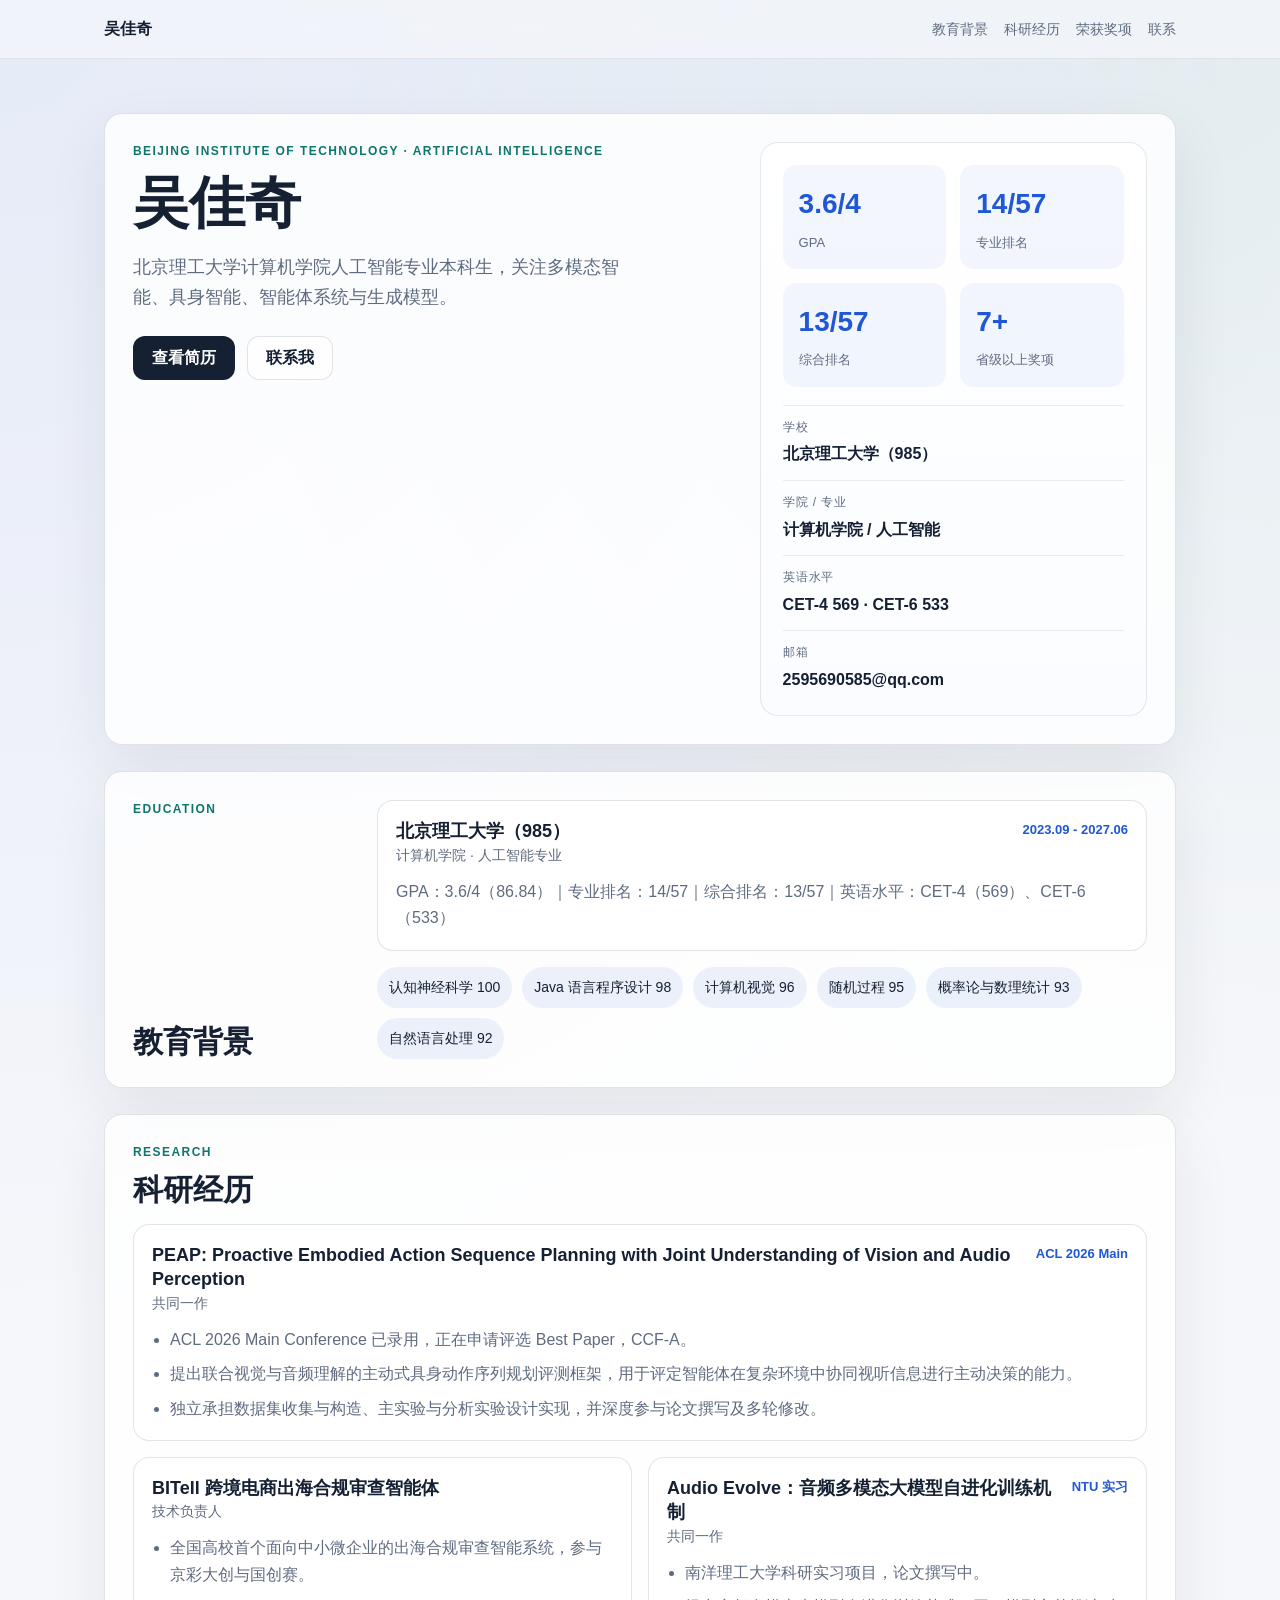
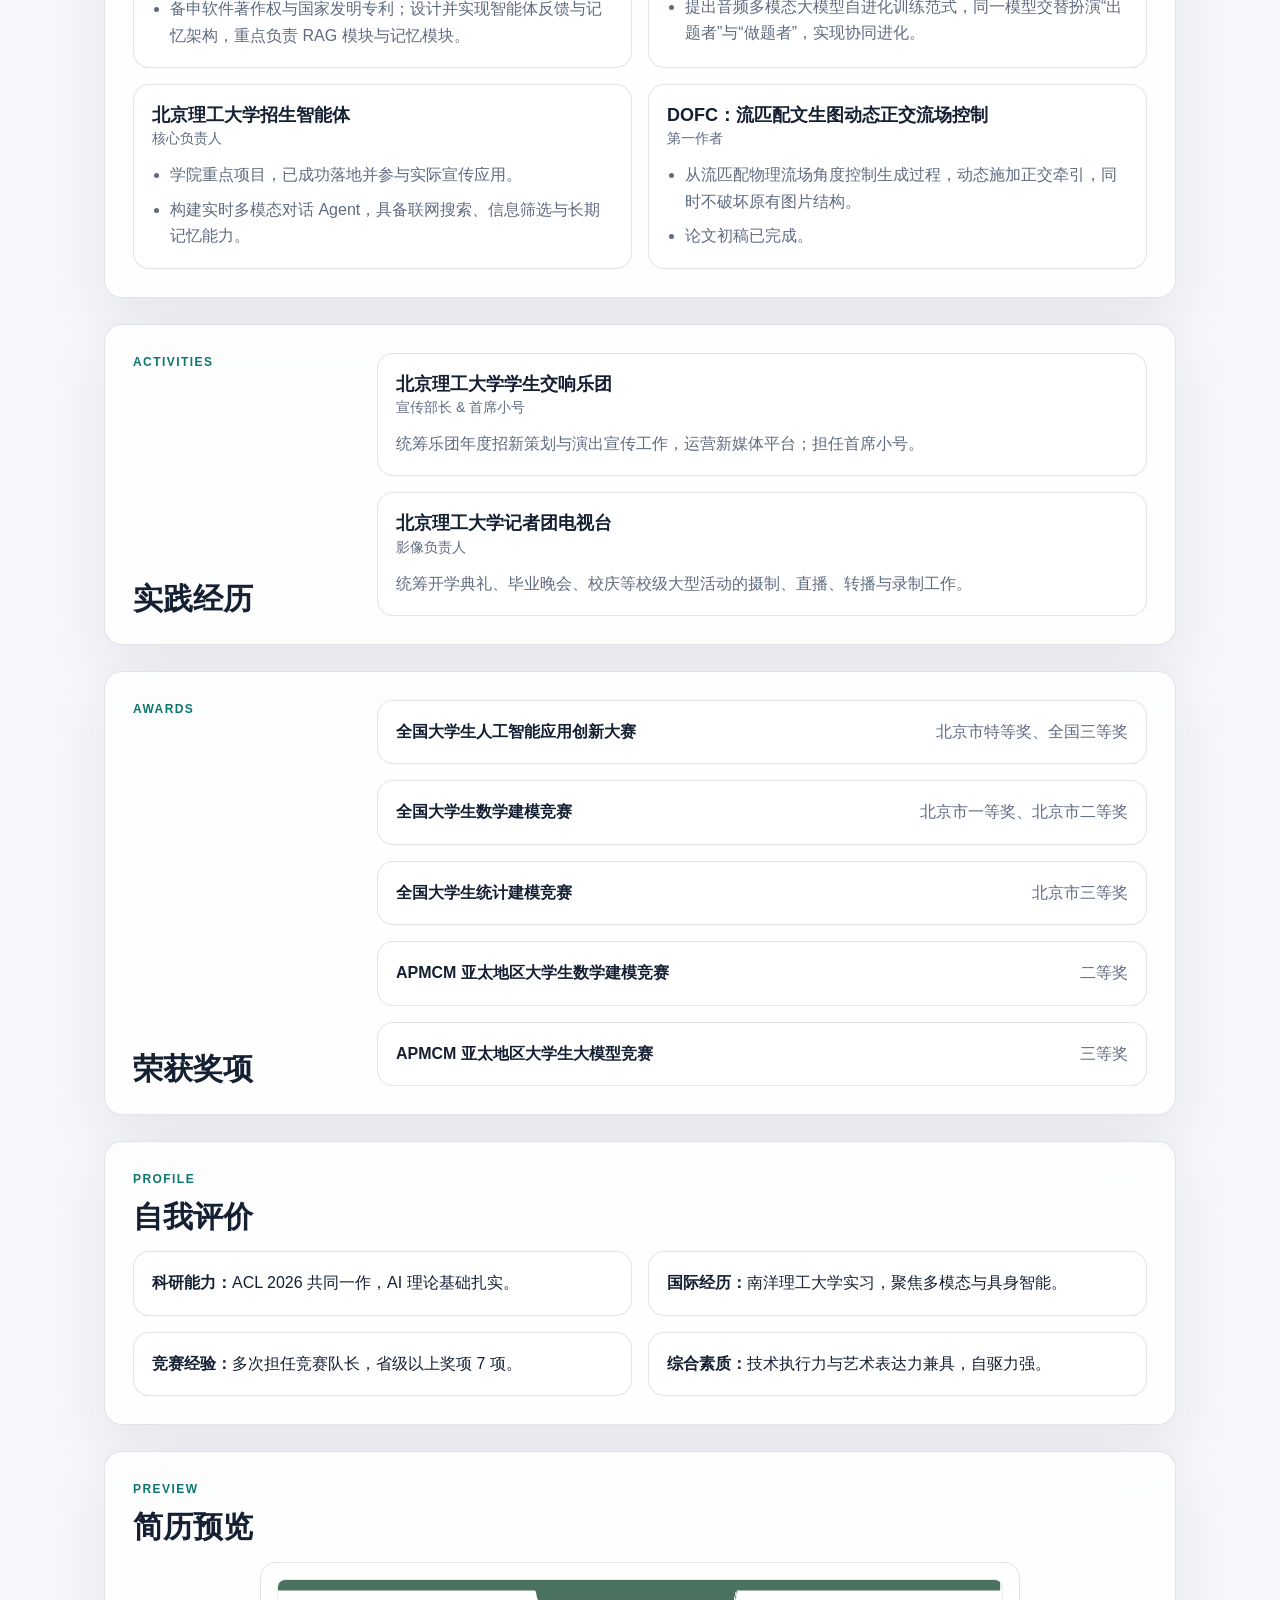
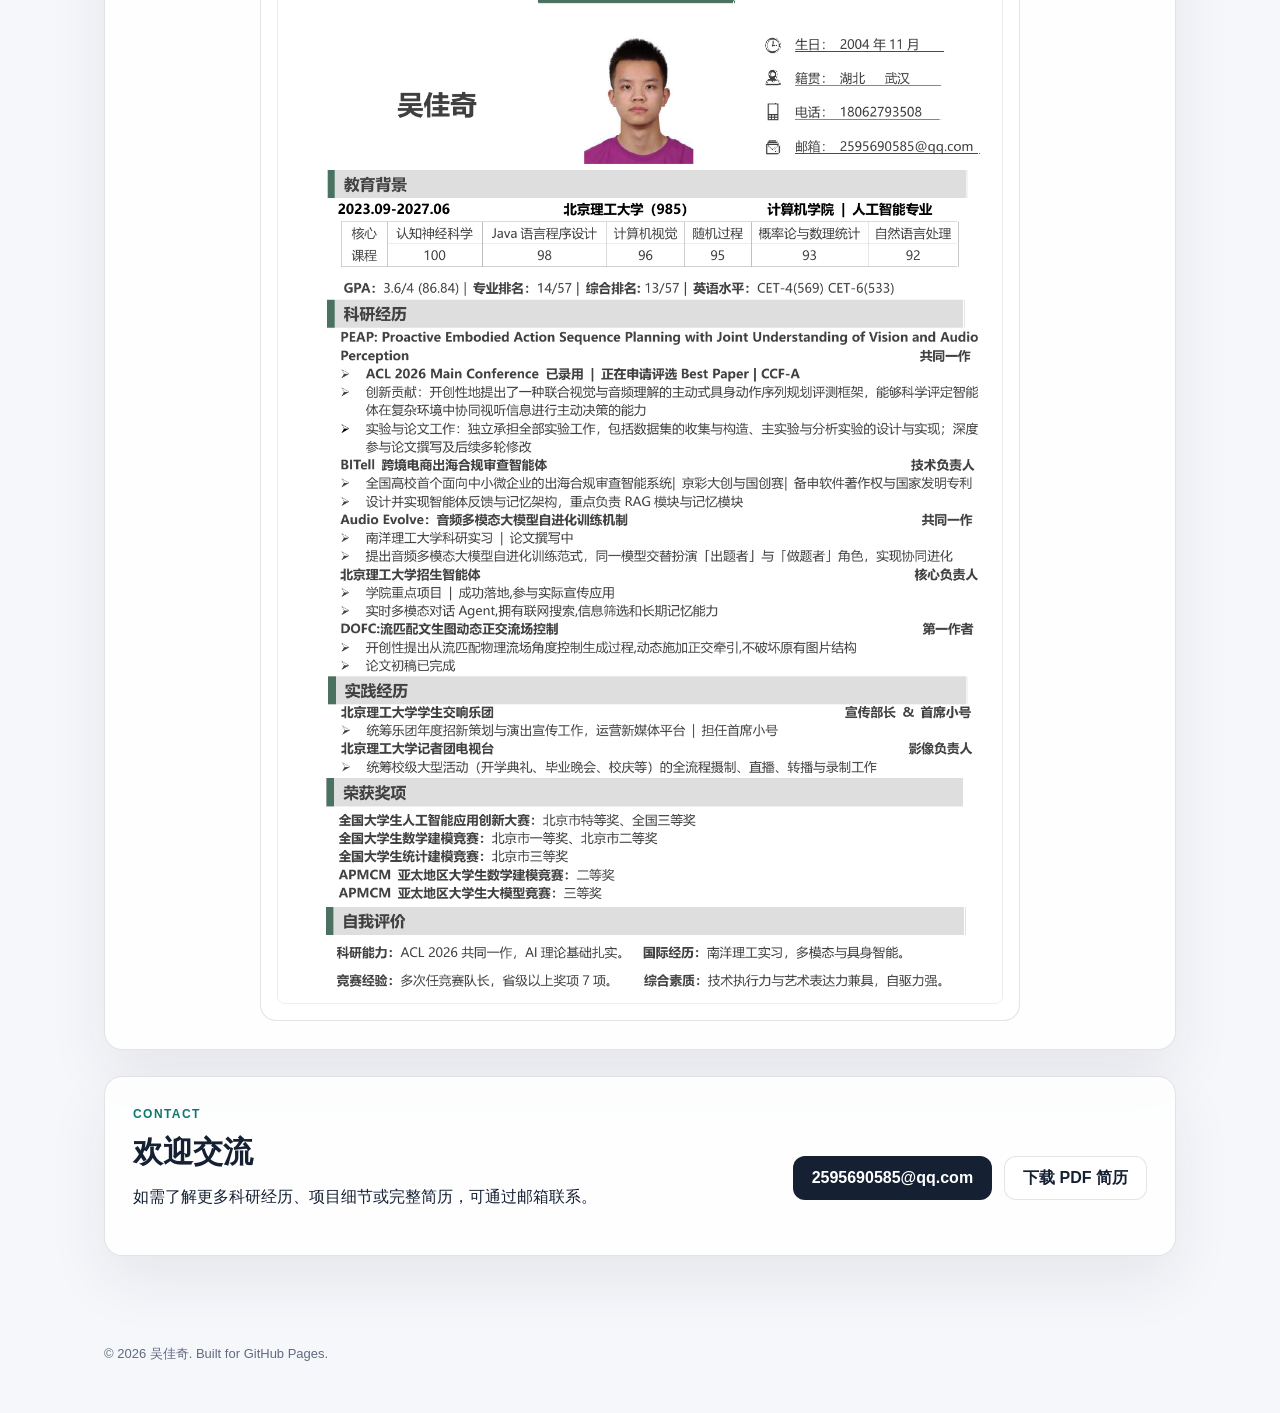
==== index.html @ 3c1b8ddd "Initial GitHub Pages site" ====
<!DOCTYPE html>
<html lang="zh-CN">
<head>
  <meta charset="UTF-8">
  <meta name="viewport" content="width=device-width, initial-scale=1.0">
  <meta name="description" content="吴佳奇，北京理工大学计算机学院人工智能专业本科生，研究方向包括多模态智能、具身智能与智能体系统。">
  <title>吴佳奇 | Personal Homepage</title>
  <link rel="stylesheet" href="styles.css">
</head>
<body>
  <header class="site-header">
    <nav class="nav">
      <a class="brand" href="#top" aria-label="吴佳奇主页">吴佳奇</a>
      <div class="nav-links" aria-label="页面导航">
        <a href="#education">教育背景</a>
        <a href="#research">科研经历</a>
        <a href="#awards">荣获奖项</a>
        <a href="#contact">联系</a>
      </div>
    </nav>
  </header>

  <main id="top">
    <section class="hero section">
      <div class="hero-copy">
        <p class="eyebrow">Beijing Institute of Technology · Artificial Intelligence</p>
        <h1>吴佳奇</h1>
        <p class="lead">
          北京理工大学计算机学院人工智能专业本科生，关注多模态智能、具身智能、智能体系统与生成模型。
        </p>
        <div class="hero-actions">
          <a class="button primary" href="assets/Wu-Jiaqi-CV.pdf" target="_blank" rel="noopener">查看简历</a>
          <a class="button secondary" href="mailto:2595690585@qq.com">联系我</a>
        </div>
      </div>

      <aside class="profile-panel" aria-label="个人概览">
        <div class="metric-grid">
          <div>
            <span class="metric">3.6/4</span>
            <span class="label">GPA</span>
          </div>
          <div>
            <span class="metric">14/57</span>
            <span class="label">专业排名</span>
          </div>
          <div>
            <span class="metric">13/57</span>
            <span class="label">综合排名</span>
          </div>
          <div>
            <span class="metric">7+</span>
            <span class="label">省级以上奖项</span>
          </div>
        </div>
        <dl class="quick-info">
          <div>
            <dt>学校</dt>
            <dd>北京理工大学（985）</dd>
          </div>
          <div>
            <dt>学院 / 专业</dt>
            <dd>计算机学院 / 人工智能</dd>
          </div>
          <div>
            <dt>英语水平</dt>
            <dd>CET-4 569 · CET-6 533</dd>
          </div>
          <div>
            <dt>邮箱</dt>
            <dd><a href="mailto:2595690585@qq.com">2595690585@qq.com</a></dd>
          </div>
        </dl>
      </aside>
    </section>

    <section id="education" class="section split">
      <div class="section-heading">
        <p class="eyebrow">Education</p>
        <h2>教育背景</h2>
      </div>
      <div class="section-content">
        <article class="timeline-item">
          <div class="item-head">
            <div>
              <h3>北京理工大学（985）</h3>
              <p>计算机学院 · 人工智能专业</p>
            </div>
            <span>2023.09 - 2027.06</span>
          </div>
          <p>
            GPA：3.6/4（86.84）｜专业排名：14/57｜综合排名：13/57｜英语水平：CET-4（569）、CET-6（533）
          </p>
        </article>
        <div class="course-list" aria-label="核心课程">
          <span>认知神经科学 100</span>
          <span>Java 语言程序设计 98</span>
          <span>计算机视觉 96</span>
          <span>随机过程 95</span>
          <span>概率论与数理统计 93</span>
          <span>自然语言处理 92</span>
        </div>
      </div>
    </section>

    <section id="research" class="section">
      <div class="section-heading wide">
        <p class="eyebrow">Research</p>
        <h2>科研经历</h2>
      </div>

      <div class="project-grid">
        <article class="project-card featured">
          <div class="item-head">
            <div>
              <h3>PEAP: Proactive Embodied Action Sequence Planning with Joint Understanding of Vision and Audio Perception</h3>
              <p>共同一作</p>
            </div>
            <span>ACL 2026 Main</span>
          </div>
          <ul>
            <li>ACL 2026 Main Conference 已录用，正在申请评选 Best Paper，CCF-A。</li>
            <li>提出联合视觉与音频理解的主动式具身动作序列规划评测框架，用于评定智能体在复杂环境中协同视听信息进行主动决策的能力。</li>
            <li>独立承担数据集收集与构造、主实验与分析实验设计实现，并深度参与论文撰写及多轮修改。</li>
          </ul>
        </article>

        <article class="project-card">
          <div class="item-head">
            <div>
              <h3>BITell 跨境电商出海合规审查智能体</h3>
              <p>技术负责人</p>
            </div>
          </div>
          <ul>
            <li>全国高校首个面向中小微企业的出海合规审查智能系统，参与京彩大创与国创赛。</li>
            <li>备申软件著作权与国家发明专利；设计并实现智能体反馈与记忆架构，重点负责 RAG 模块与记忆模块。</li>
          </ul>
        </article>

        <article class="project-card">
          <div class="item-head">
            <div>
              <h3>Audio Evolve：音频多模态大模型自进化训练机制</h3>
              <p>共同一作</p>
            </div>
            <span>NTU 实习</span>
          </div>
          <ul>
            <li>南洋理工大学科研实习项目，论文撰写中。</li>
            <li>提出音频多模态大模型自进化训练范式，同一模型交替扮演“出题者”与“做题者”，实现协同进化。</li>
          </ul>
        </article>

        <article class="project-card">
          <div class="item-head">
            <div>
              <h3>北京理工大学招生智能体</h3>
              <p>核心负责人</p>
            </div>
          </div>
          <ul>
            <li>学院重点项目，已成功落地并参与实际宣传应用。</li>
            <li>构建实时多模态对话 Agent，具备联网搜索、信息筛选与长期记忆能力。</li>
          </ul>
        </article>

        <article class="project-card">
          <div class="item-head">
            <div>
              <h3>DOFC：流匹配文生图动态正交流场控制</h3>
              <p>第一作者</p>
            </div>
          </div>
          <ul>
            <li>从流匹配物理流场角度控制生成过程，动态施加正交牵引，同时不破坏原有图片结构。</li>
            <li>论文初稿已完成。</li>
          </ul>
        </article>
      </div>
    </section>

    <section class="section split">
      <div class="section-heading">
        <p class="eyebrow">Activities</p>
        <h2>实践经历</h2>
      </div>
      <div class="experience-list">
        <article class="timeline-item">
          <div class="item-head">
            <div>
              <h3>北京理工大学学生交响乐团</h3>
              <p>宣传部长 & 首席小号</p>
            </div>
          </div>
          <p>统筹乐团年度招新策划与演出宣传工作，运营新媒体平台；担任首席小号。</p>
        </article>
        <article class="timeline-item">
          <div class="item-head">
            <div>
              <h3>北京理工大学记者团电视台</h3>
              <p>影像负责人</p>
            </div>
          </div>
          <p>统筹开学典礼、毕业晚会、校庆等校级大型活动的摄制、直播、转播与录制工作。</p>
        </article>
      </div>
    </section>

    <section id="awards" class="section split">
      <div class="section-heading">
        <p class="eyebrow">Awards</p>
        <h2>荣获奖项</h2>
      </div>
      <div class="award-list">
        <div class="award-item">
          <strong>全国大学生人工智能应用创新大赛</strong>
          <span>北京市特等奖、全国三等奖</span>
        </div>
        <div class="award-item">
          <strong>全国大学生数学建模竞赛</strong>
          <span>北京市一等奖、北京市二等奖</span>
        </div>
        <div class="award-item">
          <strong>全国大学生统计建模竞赛</strong>
          <span>北京市三等奖</span>
        </div>
        <div class="award-item">
          <strong>APMCM 亚太地区大学生数学建模竞赛</strong>
          <span>二等奖</span>
        </div>
        <div class="award-item">
          <strong>APMCM 亚太地区大学生大模型竞赛</strong>
          <span>三等奖</span>
        </div>
      </div>
    </section>

    <section class="section statement">
      <div>
        <p class="eyebrow">Profile</p>
        <h2>自我评价</h2>
      </div>
      <div class="statement-grid">
        <p><strong>科研能力：</strong>ACL 2026 共同一作，AI 理论基础扎实。</p>
        <p><strong>国际经历：</strong>南洋理工大学实习，聚焦多模态与具身智能。</p>
        <p><strong>竞赛经验：</strong>多次担任竞赛队长，省级以上奖项 7 项。</p>
        <p><strong>综合素质：</strong>技术执行力与艺术表达力兼具，自驱力强。</p>
      </div>
    </section>

    <section class="section resume-preview">
      <div class="section-heading wide">
        <p class="eyebrow">Preview</p>
        <h2>简历预览</h2>
      </div>
      <div class="preview-frame">
        <img src="assets/resume-preview.png" alt="吴佳奇简历第一页预览">
      </div>
    </section>

    <section id="contact" class="section contact-section">
      <div>
        <p class="eyebrow">Contact</p>
        <h2>欢迎交流</h2>
        <p>如需了解更多科研经历、项目细节或完整简历，可通过邮箱联系。</p>
      </div>
      <div class="contact-actions">
        <a class="button primary" href="mailto:2595690585@qq.com">2595690585@qq.com</a>
        <a class="button secondary" href="assets/Wu-Jiaqi-CV.pdf" target="_blank" rel="noopener">下载 PDF 简历</a>
      </div>
    </section>
  </main>

  <footer class="footer">
    <p>© 2026 吴佳奇. Built for GitHub Pages.</p>
  </footer>
</body>
</html>
---- styles.css ----
:root {
  color-scheme: light;
  --bg: #f6f7fb;
  --panel: rgba(255, 255, 255, 0.82);
  --panel-strong: #ffffff;
  --text: #152033;
  --muted: #5f6b80;
  --line: rgba(21, 32, 51, 0.12);
  --accent: #2057d5;
  --accent-2: #0f766e;
  --shadow: 0 24px 60px rgba(21, 32, 51, 0.08);
}

* {
  box-sizing: border-box;
}

html {
  scroll-behavior: smooth;
}

body {
  margin: 0;
  font-family: -apple-system, BlinkMacSystemFont, "Segoe UI", "PingFang SC", "Hiragino Sans GB", "Microsoft YaHei", sans-serif;
  background:
    radial-gradient(circle at top left, rgba(32, 87, 213, 0.08), transparent 28%),
    radial-gradient(circle at top right, rgba(15, 118, 110, 0.08), transparent 24%),
    var(--bg);
  color: var(--text);
  line-height: 1.65;
}

a {
  color: inherit;
  text-decoration: none;
}

a:hover {
  color: var(--accent);
}

.site-header {
  position: sticky;
  top: 0;
  z-index: 20;
  backdrop-filter: blur(16px);
  background: rgba(246, 247, 251, 0.7);
  border-bottom: 1px solid rgba(21, 32, 51, 0.08);
}

.nav {
  max-width: 1120px;
  margin: 0 auto;
  padding: 16px 24px;
  display: flex;
  align-items: center;
  justify-content: space-between;
  gap: 20px;
}

.brand {
  font-weight: 700;
  letter-spacing: 0;
  color: var(--text);
}

.nav-links {
  display: flex;
  flex-wrap: wrap;
  gap: 16px;
  color: var(--muted);
  font-size: 14px;
}

main {
  max-width: 1120px;
  margin: 0 auto;
  padding: 28px 24px 56px;
}

.section {
  margin-top: 26px;
  padding: 28px;
  border: 1px solid var(--line);
  border-radius: 18px;
  background: var(--panel);
  box-shadow: var(--shadow);
}

.hero {
  display: grid;
  grid-template-columns: 1.4fr 0.9fr;
  gap: 24px;
  align-items: stretch;
}

.hero-copy h1,
.section-heading h2,
.statement h2,
.contact-section h2 {
  margin: 0;
  line-height: 1.12;
}

.hero-copy h1 {
  font-size: 56px;
  letter-spacing: 0;
}

.eyebrow {
  margin: 0 0 10px;
  color: var(--accent-2);
  text-transform: uppercase;
  font-size: 12px;
  font-weight: 700;
  letter-spacing: 0.12em;
}

.lead {
  margin: 18px 0 0;
  font-size: 18px;
  color: var(--muted);
  max-width: 52ch;
}

.hero-actions,
.contact-actions {
  display: flex;
  flex-wrap: wrap;
  gap: 12px;
  margin-top: 24px;
}

.button {
  display: inline-flex;
  align-items: center;
  justify-content: center;
  min-height: 44px;
  padding: 0 18px;
  border-radius: 12px;
  border: 1px solid transparent;
  font-weight: 600;
  transition: transform 0.18s ease, border-color 0.18s ease, background 0.18s ease;
}

.button:hover {
  transform: translateY(-1px);
}

.button.primary {
  background: var(--text);
  color: white;
}

.button.secondary {
  background: rgba(255, 255, 255, 0.65);
  border-color: var(--line);
}

.profile-panel {
  padding: 22px;
  border-radius: 18px;
  background: linear-gradient(180deg, rgba(255, 255, 255, 0.92), rgba(250, 252, 255, 0.92));
  border: 1px solid rgba(21, 32, 51, 0.1);
}

.metric-grid {
  display: grid;
  grid-template-columns: repeat(2, minmax(0, 1fr));
  gap: 14px;
}

.metric-grid > div {
  padding: 16px;
  border-radius: 14px;
  background: rgba(32, 87, 213, 0.05);
}

.metric {
  display: block;
  font-size: 28px;
  font-weight: 700;
  color: var(--accent);
}

.label {
  display: block;
  margin-top: 4px;
  font-size: 13px;
  color: var(--muted);
}

.quick-info {
  margin: 18px 0 0;
  display: grid;
  gap: 12px;
}

.quick-info div {
  display: grid;
  gap: 4px;
  padding-top: 12px;
  border-top: 1px solid rgba(21, 32, 51, 0.08);
}

.quick-info dt {
  font-size: 12px;
  color: var(--muted);
  text-transform: uppercase;
  letter-spacing: 0.08em;
}

.quick-info dd {
  margin: 0;
  font-weight: 600;
}

.split {
  display: grid;
  grid-template-columns: 220px minmax(0, 1fr);
  gap: 24px;
}

.section-heading {
  display: flex;
  flex-direction: column;
  justify-content: space-between;
}

.section-heading h2,
.statement h2,
.contact-section h2 {
  font-size: 30px;
}

.section-heading.wide {
  margin-bottom: 18px;
}

.section-content,
.experience-list,
.award-list,
.statement-grid {
  display: grid;
  gap: 16px;
}

.timeline-item,
.project-card,
.award-item {
  background: var(--panel-strong);
  border: 1px solid var(--line);
  border-radius: 16px;
  padding: 18px;
}

.item-head {
  display: flex;
  justify-content: space-between;
  gap: 16px;
  align-items: start;
}

.item-head h3,
.item-head p {
  margin: 0;
}

.item-head h3 {
  font-size: 18px;
  line-height: 1.35;
}

.item-head p {
  color: var(--muted);
  font-size: 14px;
}

.item-head span {
  color: var(--accent);
  font-weight: 700;
  font-size: 13px;
  white-space: nowrap;
}

.timeline-item > p,
.project-card > ul {
  margin: 12px 0 0;
  color: var(--muted);
}

.project-grid {
  display: grid;
  grid-template-columns: repeat(2, minmax(0, 1fr));
  gap: 16px;
}

.project-card.featured {
  grid-column: 1 / -1;
}

.project-card ul {
  padding-left: 18px;
}

.project-card li + li {
  margin-top: 8px;
}

.course-list {
  display: flex;
  flex-wrap: wrap;
  gap: 10px;
}

.course-list span {
  padding: 9px 12px;
  border-radius: 999px;
  background: rgba(32, 87, 213, 0.08);
  color: var(--text);
  font-size: 14px;
}

.award-item {
  display: flex;
  justify-content: space-between;
  gap: 16px;
  align-items: center;
}

.award-item strong {
  font-size: 16px;
}

.award-item span {
  color: var(--muted);
  text-align: right;
}

.statement {
  display: grid;
  gap: 18px;
}

.statement-grid {
  grid-template-columns: repeat(2, minmax(0, 1fr));
}

.statement-grid p {
  margin: 0;
  padding: 18px;
  border-radius: 16px;
  background: var(--panel-strong);
  border: 1px solid var(--line);
}

.preview-frame {
  max-width: 760px;
  margin: 0 auto;
  padding: 16px;
  border: 1px solid var(--line);
  border-radius: 16px;
  background: #ffffff;
}

.preview-frame img {
  display: block;
  width: 100%;
  height: auto;
  border-radius: 8px;
  border: 1px solid rgba(21, 32, 51, 0.08);
}

.contact-section {
  display: flex;
  justify-content: space-between;
  gap: 24px;
  align-items: center;
}

.footer {
  max-width: 1120px;
  margin: 0 auto;
  padding: 18px 24px 36px;
  color: var(--muted);
  font-size: 13px;
}

@media (max-width: 920px) {
  .hero,
  .split,
  .contact-section {
    grid-template-columns: 1fr;
    display: grid;
  }

  .project-grid,
  .statement-grid {
    grid-template-columns: 1fr;
  }

  .hero-copy h1 {
    font-size: 44px;
  }

  .section-heading {
    gap: 8px;
  }
}

@media (max-width: 640px) {
  .nav,
  main,
  .footer {
    padding-left: 16px;
    padding-right: 16px;
  }

  .section {
    padding: 20px;
    border-radius: 16px;
  }

  .hero-copy h1 {
    font-size: 36px;
  }

  .metric-grid {
    grid-template-columns: 1fr 1fr;
  }

  .award-item,
  .item-head {
    flex-direction: column;
    align-items: flex-start;
  }
}
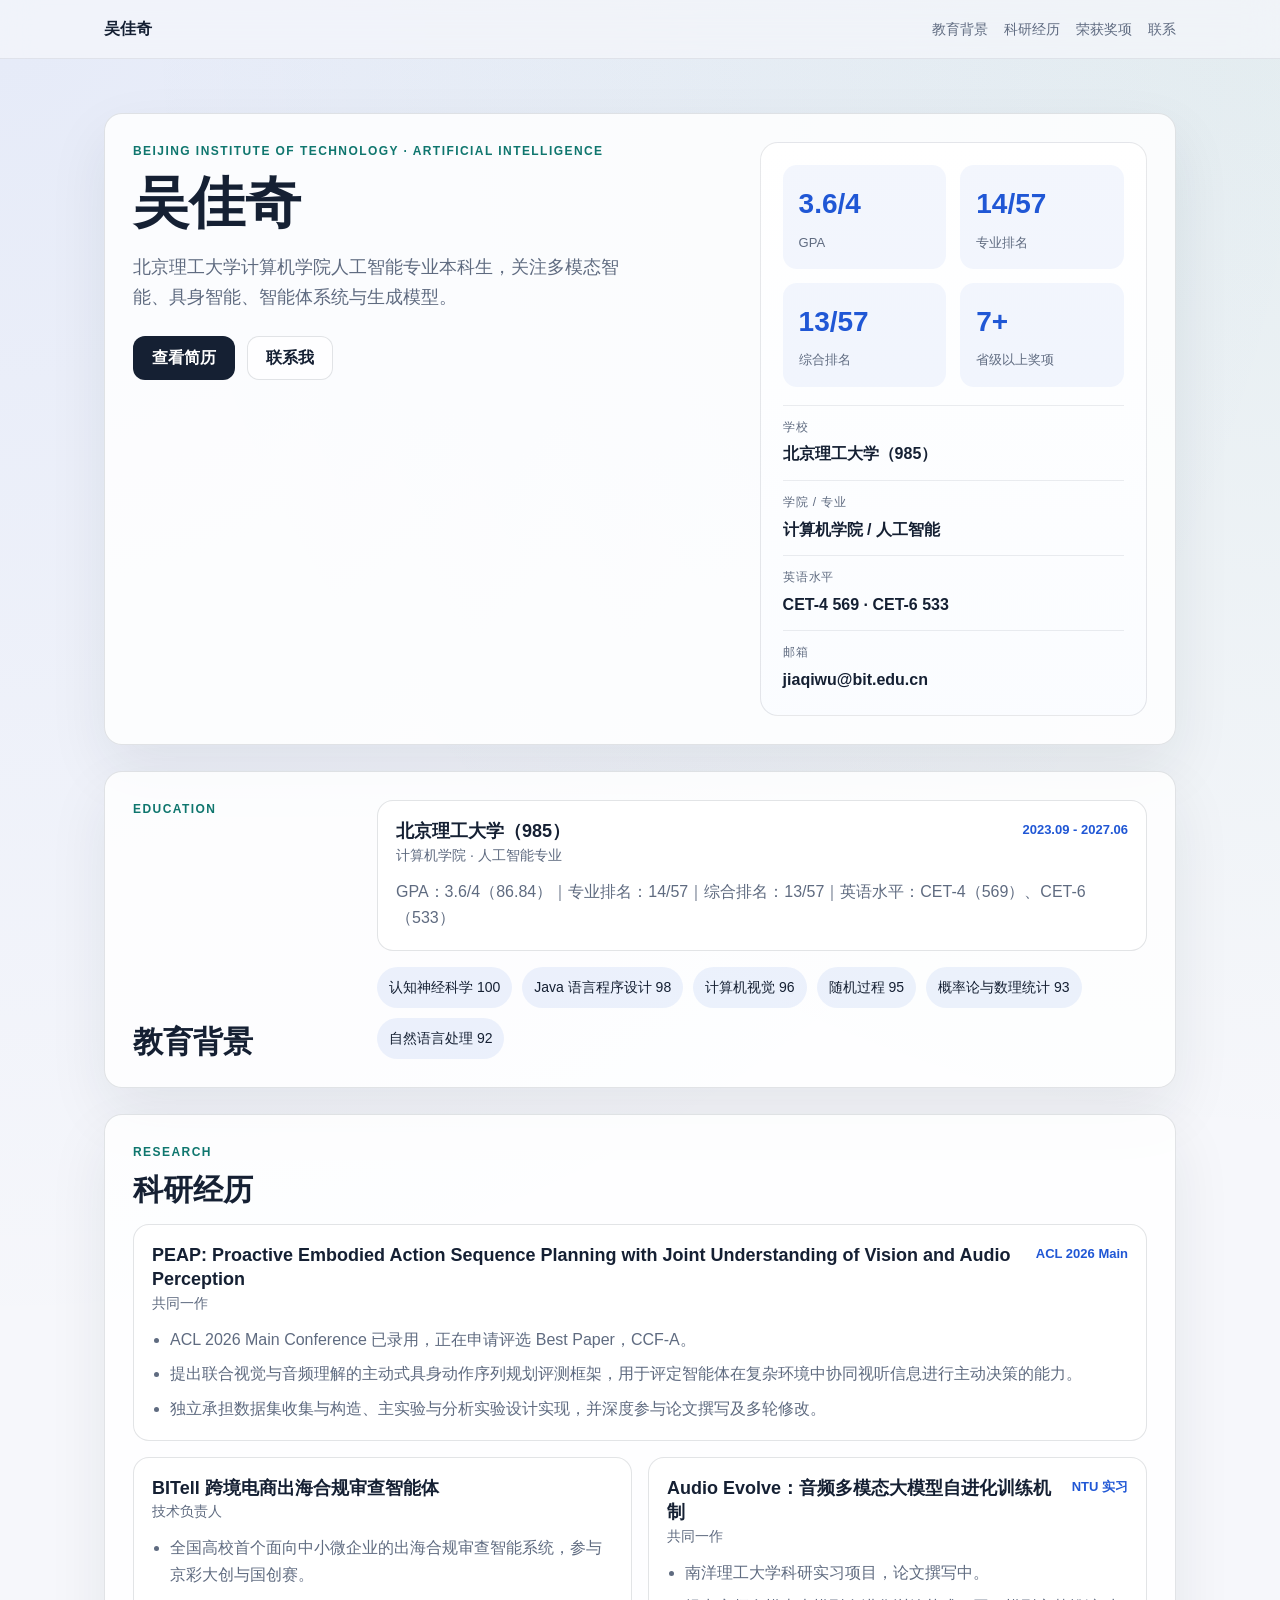
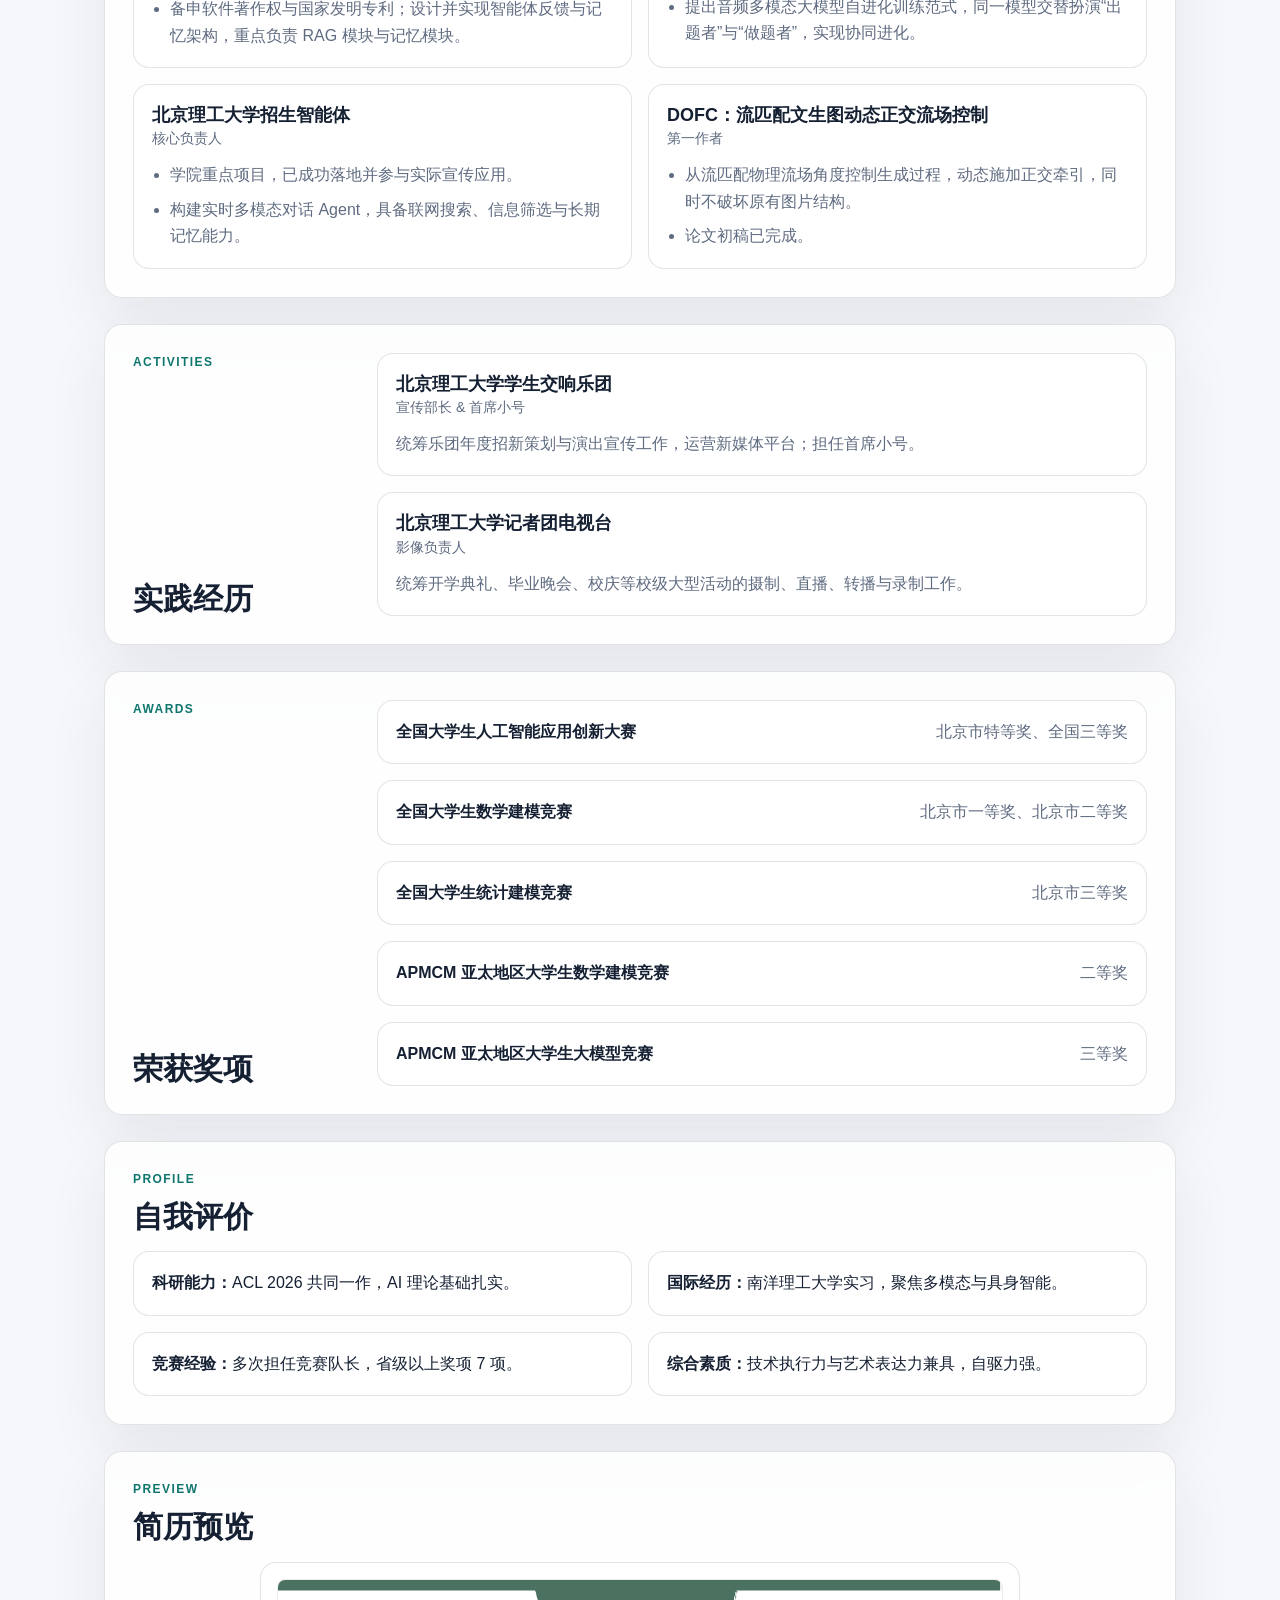
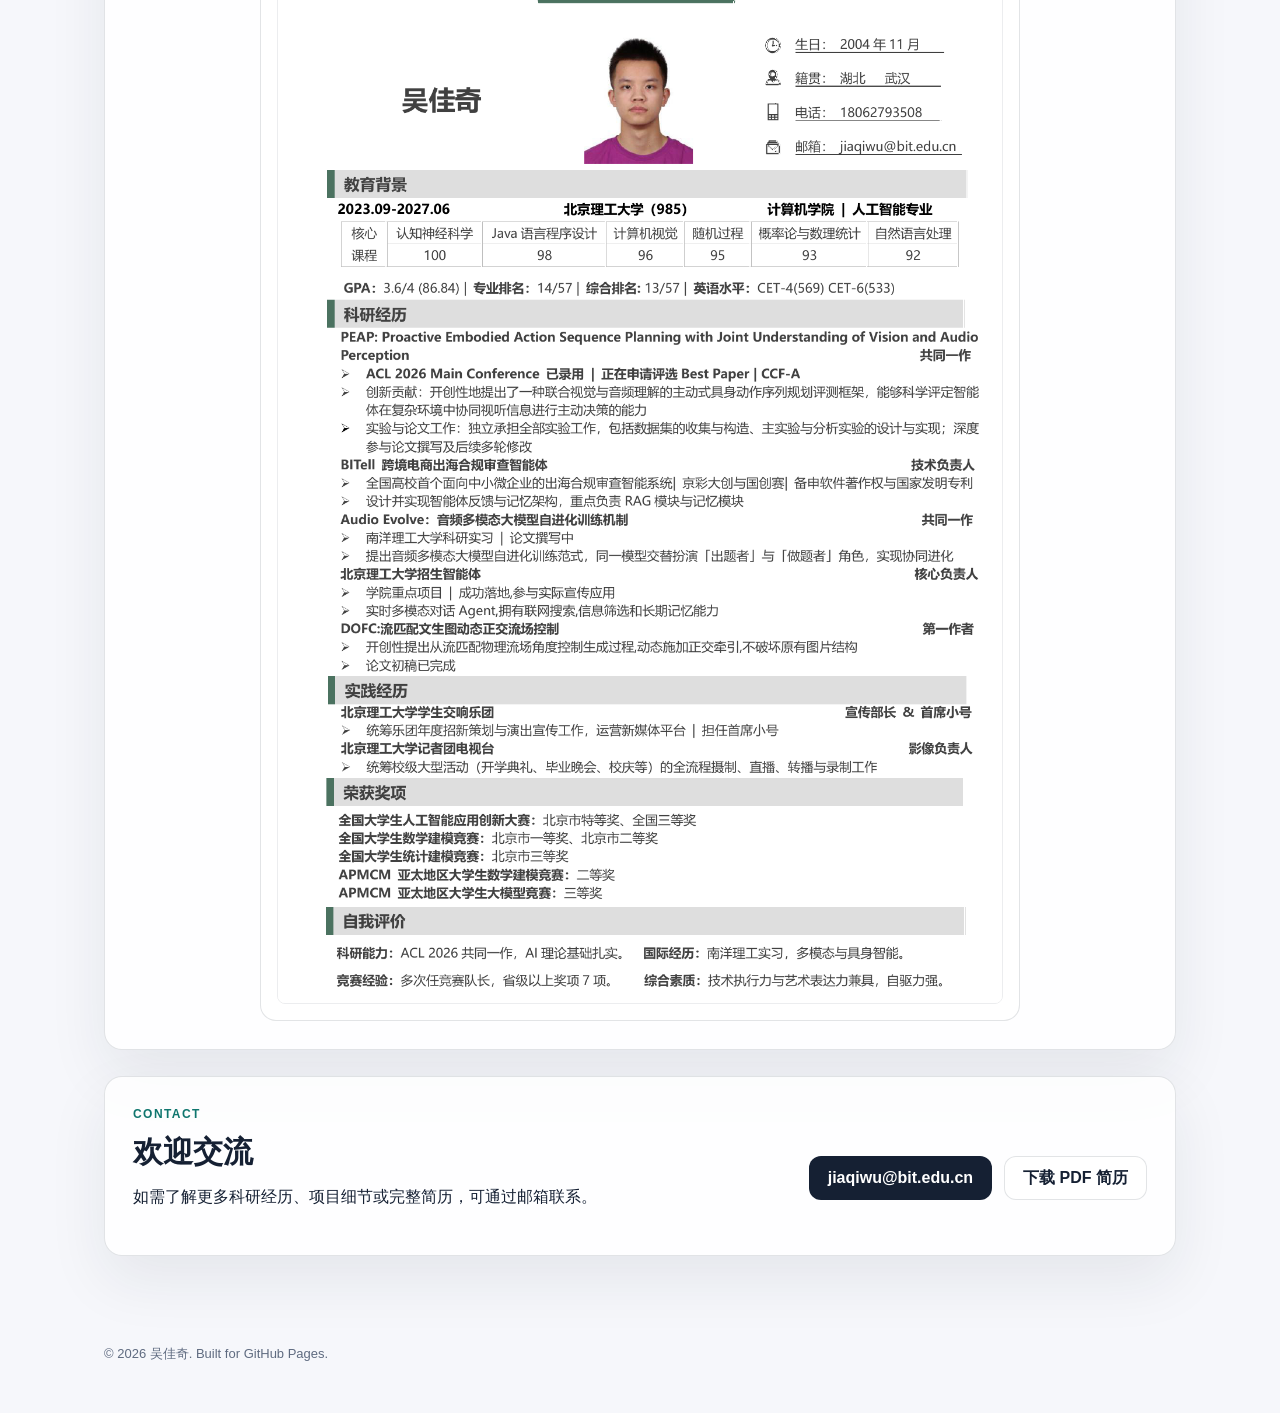
==== commit 1c4e5578: "Update resume and email" ====
--- a/index.html
+++ b/index.html
@@ -30,7 +30,7 @@
         </p>
         <div class="hero-actions">
           <a class="button primary" href="assets/Wu-Jiaqi-CV.pdf" target="_blank" rel="noopener">查看简历</a>
-          <a class="button secondary" href="mailto:2595690585@qq.com">联系我</a>
+          <a class="button secondary" href="mailto:jiaqiwu@bit.edu.cn">联系我</a>
         </div>
       </div>
 
@@ -68,7 +68,7 @@
           </div>
           <div>
             <dt>邮箱</dt>
-            <dd><a href="mailto:2595690585@qq.com">2595690585@qq.com</a></dd>
+            <dd><a href="mailto:jiaqiwu@bit.edu.cn">jiaqiwu@bit.edu.cn</a></dd>
           </div>
         </dl>
       </aside>
@@ -266,7 +266,7 @@
         <p>如需了解更多科研经历、项目细节或完整简历，可通过邮箱联系。</p>
       </div>
       <div class="contact-actions">
-        <a class="button primary" href="mailto:2595690585@qq.com">2595690585@qq.com</a>
+        <a class="button primary" href="mailto:jiaqiwu@bit.edu.cn">jiaqiwu@bit.edu.cn</a>
         <a class="button secondary" href="assets/Wu-Jiaqi-CV.pdf" target="_blank" rel="noopener">下载 PDF 简历</a>
       </div>
     </section>
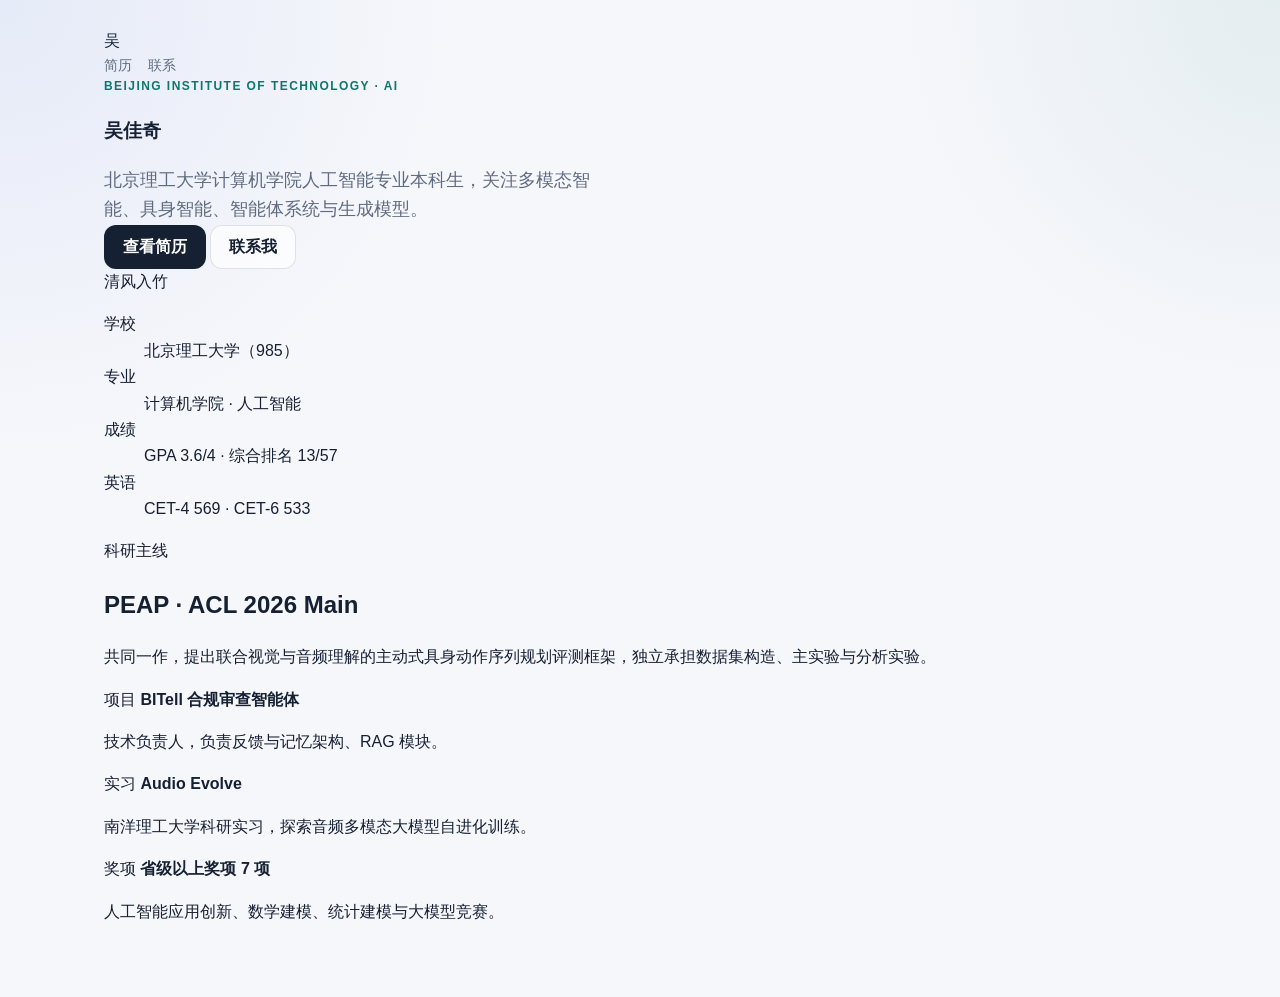
==== commit a4857a95: "Refresh homepage with white green Chinese aesthetic" ====
--- a/index.html
+++ b/index.html
@@ -3,277 +3,83 @@
 <head>
   <meta charset="UTF-8">
   <meta name="viewport" content="width=device-width, initial-scale=1.0">
-  <meta name="description" content="吴佳奇，北京理工大学计算机学院人工智能专业本科生，研究方向包括多模态智能、具身智能与智能体系统。">
+  <meta name="description" content="吴佳奇，北京理工大学计算机学院人工智能专业本科生，关注多模态智能、具身智能与智能体系统。">
   <title>吴佳奇 | Personal Homepage</title>
   <link rel="stylesheet" href="styles.css">
 </head>
 <body>
-  <header class="site-header">
-    <nav class="nav">
-      <a class="brand" href="#top" aria-label="吴佳奇主页">吴佳奇</a>
-      <div class="nav-links" aria-label="页面导航">
-        <a href="#education">教育背景</a>
-        <a href="#research">科研经历</a>
-        <a href="#awards">荣获奖项</a>
-        <a href="#contact">联系</a>
-      </div>
-    </nav>
-  </header>
+  <main class="home-shell">
+    <section class="hero-card" aria-label="个人主页">
+      <nav class="topbar" aria-label="页面导航">
+        <a class="seal" href="index.html" aria-label="吴佳奇主页">吴</a>
+        <div class="nav-links">
+          <a href="assets/Wu-Jiaqi-CV.pdf" target="_blank" rel="noopener">简历</a>
+          <a href="contact.html">联系</a>
+        </div>
+      </nav>
 
-  <main id="top">
-    <section class="hero section">
-      <div class="hero-copy">
-        <p class="eyebrow">Beijing Institute of Technology · Artificial Intelligence</p>
-        <h1>吴佳奇</h1>
-        <p class="lead">
-          北京理工大学计算机学院人工智能专业本科生，关注多模态智能、具身智能、智能体系统与生成模型。
-        </p>
-        <div class="hero-actions">
-          <a class="button primary" href="assets/Wu-Jiaqi-CV.pdf" target="_blank" rel="noopener">查看简历</a>
-          <a class="button secondary" href="mailto:jiaqiwu@bit.edu.cn">联系我</a>
-        </div>
+      <div class="hero-grid">
+        <section class="intro">
+          <p class="eyebrow">Beijing Institute of Technology · AI</p>
+          <h1>吴佳奇</h1>
+          <p class="lead">
+            北京理工大学计算机学院人工智能专业本科生，关注多模态智能、具身智能、智能体系统与生成模型。
+          </p>
+          <div class="action-row">
+            <a class="button primary" href="assets/Wu-Jiaqi-CV.pdf" target="_blank" rel="noopener">查看简历</a>
+            <a class="button secondary" href="contact.html">联系我</a>
+          </div>
+        </section>
+
+        <aside class="ink-panel" aria-label="个人概览">
+          <div class="brush-title">清风入竹</div>
+          <dl class="profile-list">
+            <div>
+              <dt>学校</dt>
+              <dd>北京理工大学（985）</dd>
+            </div>
+            <div>
+              <dt>专业</dt>
+              <dd>计算机学院 · 人工智能</dd>
+            </div>
+            <div>
+              <dt>成绩</dt>
+              <dd>GPA 3.6/4 · 综合排名 13/57</dd>
+            </div>
+            <div>
+              <dt>英语</dt>
+              <dd>CET-4 569 · CET-6 533</dd>
+            </div>
+          </dl>
+        </aside>
       </div>
 
-      <aside class="profile-panel" aria-label="个人概览">
-        <div class="metric-grid">
-          <div>
-            <span class="metric">3.6/4</span>
-            <span class="label">GPA</span>
-          </div>
-          <div>
-            <span class="metric">14/57</span>
-            <span class="label">专业排名</span>
-          </div>
-          <div>
-            <span class="metric">13/57</span>
-            <span class="label">综合排名</span>
-          </div>
-          <div>
-            <span class="metric">7+</span>
-            <span class="label">省级以上奖项</span>
-          </div>
-        </div>
-        <dl class="quick-info">
-          <div>
-            <dt>学校</dt>
-            <dd>北京理工大学（985）</dd>
-          </div>
-          <div>
-            <dt>学院 / 专业</dt>
-            <dd>计算机学院 / 人工智能</dd>
-          </div>
-          <div>
-            <dt>英语水平</dt>
-            <dd>CET-4 569 · CET-6 533</dd>
-          </div>
-          <div>
-            <dt>邮箱</dt>
-            <dd><a href="mailto:jiaqiwu@bit.edu.cn">jiaqiwu@bit.edu.cn</a></dd>
-          </div>
-        </dl>
-      </aside>
-    </section>
-
-    <section id="education" class="section split">
-      <div class="section-heading">
-        <p class="eyebrow">Education</p>
-        <h2>教育背景</h2>
-      </div>
-      <div class="section-content">
-        <article class="timeline-item">
-          <div class="item-head">
-            <div>
-              <h3>北京理工大学（985）</h3>
-              <p>计算机学院 · 人工智能专业</p>
-            </div>
-            <span>2023.09 - 2027.06</span>
-          </div>
-          <p>
-            GPA：3.6/4（86.84）｜专业排名：14/57｜综合排名：13/57｜英语水平：CET-4（569）、CET-6（533）
-          </p>
-        </article>
-        <div class="course-list" aria-label="核心课程">
-          <span>认知神经科学 100</span>
-          <span>Java 语言程序设计 98</span>
-          <span>计算机视觉 96</span>
-          <span>随机过程 95</span>
-          <span>概率论与数理统计 93</span>
-          <span>自然语言处理 92</span>
-        </div>
-      </div>
-    </section>
-
-    <section id="research" class="section">
-      <div class="section-heading wide">
-        <p class="eyebrow">Research</p>
-        <h2>科研经历</h2>
-      </div>
-
-      <div class="project-grid">
-        <article class="project-card featured">
-          <div class="item-head">
-            <div>
-              <h3>PEAP: Proactive Embodied Action Sequence Planning with Joint Understanding of Vision and Audio Perception</h3>
-              <p>共同一作</p>
-            </div>
-            <span>ACL 2026 Main</span>
-          </div>
-          <ul>
-            <li>ACL 2026 Main Conference 已录用，正在申请评选 Best Paper，CCF-A。</li>
-            <li>提出联合视觉与音频理解的主动式具身动作序列规划评测框架，用于评定智能体在复杂环境中协同视听信息进行主动决策的能力。</li>
-            <li>独立承担数据集收集与构造、主实验与分析实验设计实现，并深度参与论文撰写及多轮修改。</li>
-          </ul>
+      <section class="content-band" aria-label="经历摘要">
+        <article class="spotlight">
+          <span class="tag">科研主线</span>
+          <h2>PEAP · ACL 2026 Main</h2>
+          <p>共同一作，提出联合视觉与音频理解的主动式具身动作序列规划评测框架，独立承担数据集构造、主实验与分析实验。</p>
         </article>
 
-        <article class="project-card">
-          <div class="item-head">
-            <div>
-              <h3>BITell 跨境电商出海合规审查智能体</h3>
-              <p>技术负责人</p>
-            </div>
-          </div>
-          <ul>
-            <li>全国高校首个面向中小微企业的出海合规审查智能系统，参与京彩大创与国创赛。</li>
-            <li>备申软件著作权与国家发明专利；设计并实现智能体反馈与记忆架构，重点负责 RAG 模块与记忆模块。</li>
-          </ul>
-        </article>
-
-        <article class="project-card">
-          <div class="item-head">
-            <div>
-              <h3>Audio Evolve：音频多模态大模型自进化训练机制</h3>
-              <p>共同一作</p>
-            </div>
-            <span>NTU 实习</span>
-          </div>
-          <ul>
-            <li>南洋理工大学科研实习项目，论文撰写中。</li>
-            <li>提出音频多模态大模型自进化训练范式，同一模型交替扮演“出题者”与“做题者”，实现协同进化。</li>
-          </ul>
-        </article>
-
-        <article class="project-card">
-          <div class="item-head">
-            <div>
-              <h3>北京理工大学招生智能体</h3>
-              <p>核心负责人</p>
-            </div>
-          </div>
-          <ul>
-            <li>学院重点项目，已成功落地并参与实际宣传应用。</li>
-            <li>构建实时多模态对话 Agent，具备联网搜索、信息筛选与长期记忆能力。</li>
-          </ul>
-        </article>
-
-        <article class="project-card">
-          <div class="item-head">
-            <div>
-              <h3>DOFC：流匹配文生图动态正交流场控制</h3>
-              <p>第一作者</p>
-            </div>
-          </div>
-          <ul>
-            <li>从流匹配物理流场角度控制生成过程，动态施加正交牵引，同时不破坏原有图片结构。</li>
-            <li>论文初稿已完成。</li>
-          </ul>
-        </article>
-      </div>
-    </section>
-
-    <section class="section split">
-      <div class="section-heading">
-        <p class="eyebrow">Activities</p>
-        <h2>实践经历</h2>
-      </div>
-      <div class="experience-list">
-        <article class="timeline-item">
-          <div class="item-head">
-            <div>
-              <h3>北京理工大学学生交响乐团</h3>
-              <p>宣传部长 & 首席小号</p>
-            </div>
-          </div>
-          <p>统筹乐团年度招新策划与演出宣传工作，运营新媒体平台；担任首席小号。</p>
-        </article>
-        <article class="timeline-item">
-          <div class="item-head">
-            <div>
-              <h3>北京理工大学记者团电视台</h3>
-              <p>影像负责人</p>
-            </div>
-          </div>
-          <p>统筹开学典礼、毕业晚会、校庆等校级大型活动的摄制、直播、转播与录制工作。</p>
-        </article>
-      </div>
-    </section>
-
-    <section id="awards" class="section split">
-      <div class="section-heading">
-        <p class="eyebrow">Awards</p>
-        <h2>荣获奖项</h2>
-      </div>
-      <div class="award-list">
-        <div class="award-item">
-          <strong>全国大学生人工智能应用创新大赛</strong>
-          <span>北京市特等奖、全国三等奖</span>
+        <div class="mini-grid">
+          <article>
+            <span>项目</span>
+            <strong>BITell 合规审查智能体</strong>
+            <p>技术负责人，负责反馈与记忆架构、RAG 模块。</p>
+          </article>
+          <article>
+            <span>实习</span>
+            <strong>Audio Evolve</strong>
+            <p>南洋理工大学科研实习，探索音频多模态大模型自进化训练。</p>
+          </article>
+          <article>
+            <span>奖项</span>
+            <strong>省级以上奖项 7 项</strong>
+            <p>人工智能应用创新、数学建模、统计建模与大模型竞赛。</p>
+          </article>
         </div>
-        <div class="award-item">
-          <strong>全国大学生数学建模竞赛</strong>
-          <span>北京市一等奖、北京市二等奖</span>
-        </div>
-        <div class="award-item">
-          <strong>全国大学生统计建模竞赛</strong>
-          <span>北京市三等奖</span>
-        </div>
-        <div class="award-item">
-          <strong>APMCM 亚太地区大学生数学建模竞赛</strong>
-          <span>二等奖</span>
-        </div>
-        <div class="award-item">
-          <strong>APMCM 亚太地区大学生大模型竞赛</strong>
-          <span>三等奖</span>
-        </div>
-      </div>
-    </section>
-
-    <section class="section statement">
-      <div>
-        <p class="eyebrow">Profile</p>
-        <h2>自我评价</h2>
-      </div>
-      <div class="statement-grid">
-        <p><strong>科研能力：</strong>ACL 2026 共同一作，AI 理论基础扎实。</p>
-        <p><strong>国际经历：</strong>南洋理工大学实习，聚焦多模态与具身智能。</p>
-        <p><strong>竞赛经验：</strong>多次担任竞赛队长，省级以上奖项 7 项。</p>
-        <p><strong>综合素质：</strong>技术执行力与艺术表达力兼具，自驱力强。</p>
-      </div>
-    </section>
-
-    <section class="section resume-preview">
-      <div class="section-heading wide">
-        <p class="eyebrow">Preview</p>
-        <h2>简历预览</h2>
-      </div>
-      <div class="preview-frame">
-        <img src="assets/resume-preview.png" alt="吴佳奇简历第一页预览">
-      </div>
-    </section>
-
-    <section id="contact" class="section contact-section">
-      <div>
-        <p class="eyebrow">Contact</p>
-        <h2>欢迎交流</h2>
-        <p>如需了解更多科研经历、项目细节或完整简历，可通过邮箱联系。</p>
-      </div>
-      <div class="contact-actions">
-        <a class="button primary" href="mailto:jiaqiwu@bit.edu.cn">jiaqiwu@bit.edu.cn</a>
-        <a class="button secondary" href="assets/Wu-Jiaqi-CV.pdf" target="_blank" rel="noopener">下载 PDF 简历</a>
-      </div>
+      </section>
     </section>
   </main>
-
-  <footer class="footer">
-    <p>© 2026 吴佳奇. Built for GitHub Pages.</p>
-  </footer>
 </body>
 </html>
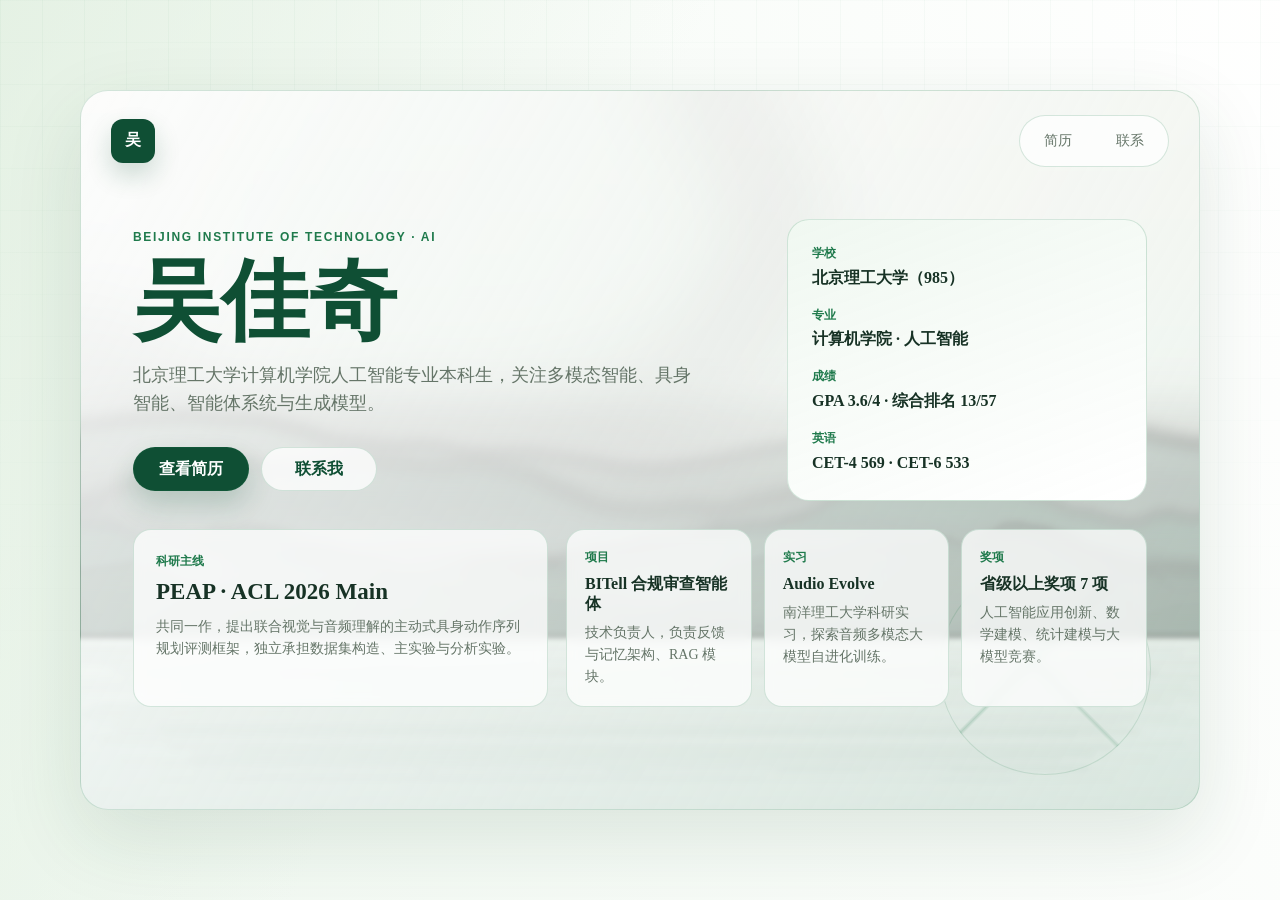
==== commit 72ef8fda: "Remove bamboo title from homepage" ====
--- a/index.html
+++ b/index.html
@@ -32,7 +32,6 @@
         </section>
 
         <aside class="ink-panel" aria-label="个人概览">
-          <div class="brush-title">清风入竹</div>
           <dl class="profile-list">
             <div>
               <dt>学校</dt>
--- a/styles.css
+++ b/styles.css
@@ -1,33 +1,47 @@
 :root {
   color-scheme: light;
-  --bg: #f6f7fb;
-  --panel: rgba(255, 255, 255, 0.82);
-  --panel-strong: #ffffff;
-  --text: #152033;
-  --muted: #5f6b80;
-  --line: rgba(21, 32, 51, 0.12);
-  --accent: #2057d5;
-  --accent-2: #0f766e;
-  --shadow: 0 24px 60px rgba(21, 32, 51, 0.08);
+  --paper: #fbfdf8;
+  --white: #ffffff;
+  --jade: #1f7a4c;
+  --jade-deep: #0f4f34;
+  --bamboo: #dfeede;
+  --mist: #eef7ef;
+  --ink: #173225;
+  --muted: #657568;
+  --line: rgba(31, 122, 76, 0.18);
+  --shadow: 0 28px 80px rgba(24, 72, 45, 0.12);
 }
 
 * {
   box-sizing: border-box;
 }
 
-html {
-  scroll-behavior: smooth;
+html,
+body {
+  min-height: 100%;
 }
 
 body {
   margin: 0;
-  font-family: -apple-system, BlinkMacSystemFont, "Segoe UI", "PingFang SC", "Hiragino Sans GB", "Microsoft YaHei", sans-serif;
+  font-family: "Noto Serif SC", "Songti SC", "STSong", "SimSun", "PingFang SC", "Microsoft YaHei", serif;
+  color: var(--ink);
   background:
-    radial-gradient(circle at top left, rgba(32, 87, 213, 0.08), transparent 28%),
-    radial-gradient(circle at top right, rgba(15, 118, 110, 0.08), transparent 24%),
-    var(--bg);
-  color: var(--text);
-  line-height: 1.65;
+    linear-gradient(115deg, rgba(223, 238, 222, 0.72), transparent 42%),
+    linear-gradient(245deg, rgba(255, 255, 255, 0.92), rgba(238, 247, 239, 0.84)),
+    var(--paper);
+  line-height: 1.56;
+}
+
+body::before {
+  content: "";
+  position: fixed;
+  inset: 0;
+  pointer-events: none;
+  background-image:
+    linear-gradient(90deg, rgba(31, 122, 76, 0.06) 1px, transparent 1px),
+    linear-gradient(rgba(31, 122, 76, 0.04) 1px, transparent 1px);
+  background-size: 42px 42px;
+  mask-image: linear-gradient(to bottom, rgba(0, 0, 0, 0.55), transparent 78%);
 }
 
 a {
@@ -35,403 +49,429 @@
   text-decoration: none;
 }
 
-a:hover {
-  color: var(--accent);
-}
-
-.site-header {
-  position: sticky;
-  top: 0;
-  z-index: 20;
-  backdrop-filter: blur(16px);
-  background: rgba(246, 247, 251, 0.7);
-  border-bottom: 1px solid rgba(21, 32, 51, 0.08);
-}
-
-.nav {
-  max-width: 1120px;
-  margin: 0 auto;
-  padding: 16px 24px;
+.home-shell,
+.contact-shell {
+  min-height: 100vh;
+  display: grid;
+  place-items: center;
+  padding: 28px;
+}
+
+.hero-card,
+.contact-card {
+  position: relative;
+  width: min(1120px, 100%);
+  min-height: min(720px, calc(100vh - 56px));
+  overflow: hidden;
+  border: 1px solid var(--line);
+  border-radius: 28px;
+  background:
+    linear-gradient(120deg, rgba(255, 255, 255, 0.96), rgba(251, 253, 248, 0.9)),
+    var(--white);
+  box-shadow: var(--shadow);
+}
+
+.hero-card::after,
+.contact-card::after {
+  content: "";
+  position: absolute;
+  right: 48px;
+  bottom: 34px;
+  width: 210px;
+  height: 210px;
+  border: 1px solid rgba(31, 122, 76, 0.14);
+  border-radius: 50%;
+  background:
+    linear-gradient(135deg, transparent 44%, rgba(31, 122, 76, 0.2) 45%, transparent 46%),
+    linear-gradient(45deg, transparent 48%, rgba(31, 122, 76, 0.16) 49%, transparent 50%);
+}
+
+.hero-card {
+  background-image:
+    linear-gradient(120deg, rgba(255, 255, 255, 0.78), rgba(251, 253, 248, 0.4)),
+    url('assets/jade-landscape.png');
+  background-size: cover;
+  background-position: center center;
+}
+
+.contact-card {
+  background-image:
+    linear-gradient(120deg, rgba(255, 255, 255, 0.82), rgba(251, 253, 248, 0.46)),
+    url('assets/jade-landscape.png');
+  background-size: cover;
+  background-position: center center;
+}
+
+.topbar {
+  position: relative;
+  z-index: 2;
   display: flex;
   align-items: center;
   justify-content: space-between;
-  gap: 20px;
-}
-
-.brand {
-  font-weight: 700;
-  letter-spacing: 0;
-  color: var(--text);
+  padding: 24px 30px 0;
+}
+
+.seal {
+  display: inline-grid;
+  place-items: center;
+  width: 44px;
+  height: 44px;
+  border-radius: 12px;
+  background: var(--jade-deep);
+  color: #fff;
+  font-weight: 700;
+  box-shadow: 0 12px 26px rgba(15, 79, 52, 0.2);
 }
 
 .nav-links {
   display: flex;
-  flex-wrap: wrap;
-  gap: 16px;
+  gap: 8px;
+  padding: 6px;
+  border: 1px solid var(--line);
+  border-radius: 999px;
+  background: rgba(255, 255, 255, 0.72);
+}
+
+.nav-links a {
+  min-width: 64px;
+  padding: 8px 14px;
+  border-radius: 999px;
   color: var(--muted);
+  text-align: center;
   font-size: 14px;
 }
 
-main {
-  max-width: 1120px;
-  margin: 0 auto;
-  padding: 28px 24px 56px;
-}
-
-.section {
-  margin-top: 26px;
-  padding: 28px;
-  border: 1px solid var(--line);
-  border-radius: 18px;
-  background: var(--panel);
-  box-shadow: var(--shadow);
-}
-
-.hero {
-  display: grid;
-  grid-template-columns: 1.4fr 0.9fr;
+.nav-links a:hover,
+.nav-links a[aria-current="page"] {
+  color: var(--jade-deep);
+  background: var(--mist);
+}
+
+.hero-grid {
+  position: relative;
+  z-index: 1;
+  display: grid;
+  grid-template-columns: minmax(0, 1.05fr) 360px;
   gap: 24px;
-  align-items: stretch;
-}
-
-.hero-copy h1,
-.section-heading h2,
-.statement h2,
-.contact-section h2 {
-  margin: 0;
-  line-height: 1.12;
-}
-
-.hero-copy h1 {
-  font-size: 56px;
+  padding: 52px 52px 20px;
+}
+
+.intro {
+  align-self: center;
+}
+
+.eyebrow {
+  margin: 0 0 12px;
+  color: var(--jade);
+  font-family: "PingFang SC", "Microsoft YaHei", sans-serif;
+  font-size: 12px;
+  font-weight: 700;
+  letter-spacing: 0.14em;
+  text-transform: uppercase;
+}
+
+h1,
+h2,
+h3,
+p {
+  margin-top: 0;
+}
+
+h1 {
+  margin-bottom: 16px;
+  font-size: clamp(50px, 8vw, 88px);
+  line-height: 0.98;
   letter-spacing: 0;
-}
-
-.eyebrow {
-  margin: 0 0 10px;
-  color: var(--accent-2);
-  text-transform: uppercase;
-  font-size: 12px;
-  font-weight: 700;
-  letter-spacing: 0.12em;
+  color: var(--jade-deep);
 }
 
 .lead {
-  margin: 18px 0 0;
+  max-width: 560px;
+  margin-bottom: 0;
+  color: var(--muted);
   font-size: 18px;
-  color: var(--muted);
-  max-width: 52ch;
-}
-
-.hero-actions,
-.contact-actions {
+}
+
+.action-row {
   display: flex;
   flex-wrap: wrap;
   gap: 12px;
-  margin-top: 24px;
+  margin-top: 30px;
 }
 
 .button {
   display: inline-flex;
   align-items: center;
   justify-content: center;
+  min-width: 116px;
   min-height: 44px;
   padding: 0 18px;
-  border-radius: 12px;
-  border: 1px solid transparent;
-  font-weight: 600;
-  transition: transform 0.18s ease, border-color 0.18s ease, background 0.18s ease;
+  border-radius: 999px;
+  border: 1px solid var(--line);
+  font-family: "PingFang SC", "Microsoft YaHei", sans-serif;
+  font-weight: 700;
+  transition: transform 0.18s ease, box-shadow 0.18s ease, background 0.18s ease;
 }
 
 .button:hover {
-  transform: translateY(-1px);
+  transform: translateY(-2px);
 }
 
 .button.primary {
-  background: var(--text);
-  color: white;
+  color: #fff;
+  background: var(--jade-deep);
+  box-shadow: 0 14px 28px rgba(15, 79, 52, 0.2);
 }
 
 .button.secondary {
-  background: rgba(255, 255, 255, 0.65);
-  border-color: var(--line);
-}
-
-.profile-panel {
+  color: var(--jade-deep);
+  background: rgba(255, 255, 255, 0.76);
+}
+
+.ink-panel {
+  padding: 24px;
+  border: 1px solid var(--line);
+  border-radius: 22px;
+  background:
+    linear-gradient(160deg, rgba(238, 247, 239, 0.88), rgba(255, 255, 255, 0.76)),
+    var(--white);
+  backdrop-filter: blur(8px);
+}
+
+.brush-title {
+  margin-bottom: 22px;
+  padding-bottom: 14px;
+  border-bottom: 1px solid var(--line);
+  color: var(--jade-deep);
+  font-size: 28px;
+  font-weight: 700;
+}
+
+.profile-list {
+  display: grid;
+  gap: 15px;
+  margin: 0;
+}
+
+.profile-list div {
+  display: grid;
+  gap: 3px;
+}
+
+.profile-list dt,
+.profile-list dd {
+  margin: 0;
+}
+
+.profile-list dt {
+  color: var(--jade);
+  font-family: "PingFang SC", "Microsoft YaHei", sans-serif;
+  font-size: 12px;
+  font-weight: 700;
+}
+
+.profile-list dd {
+  color: var(--ink);
+  font-weight: 700;
+}
+
+.content-band {
+  position: relative;
+  z-index: 1;
+  display: grid;
+  grid-template-columns: 1fr 1.4fr;
+  gap: 18px;
+  padding: 8px 52px 44px;
+}
+
+.spotlight,
+.mini-grid article,
+.contact-tile,
+.note-row {
+  border: 1px solid var(--line);
+  border-radius: 18px;
+  background: rgba(255, 255, 255, 0.74);
+  backdrop-filter: blur(6px);
+}
+
+.spotlight {
   padding: 22px;
-  border-radius: 18px;
-  background: linear-gradient(180deg, rgba(255, 255, 255, 0.92), rgba(250, 252, 255, 0.92));
-  border: 1px solid rgba(21, 32, 51, 0.1);
-}
-
-.metric-grid {
+}
+
+.tag,
+.mini-grid span,
+.contact-tile span,
+.note-row span {
+  display: block;
+  margin-bottom: 8px;
+  color: var(--jade);
+  font-family: "PingFang SC", "Microsoft YaHei", sans-serif;
+  font-size: 12px;
+  font-weight: 700;
+}
+
+.spotlight h2 {
+  margin-bottom: 10px;
+  font-size: 23px;
+  line-height: 1.2;
+}
+
+.spotlight p,
+.mini-grid p {
+  margin-bottom: 0;
+  color: var(--muted);
+  font-size: 14px;
+}
+
+.mini-grid {
+  display: grid;
+  grid-template-columns: repeat(3, minmax(0, 1fr));
+  gap: 12px;
+}
+
+.mini-grid article {
+  padding: 18px;
+}
+
+.mini-grid strong {
+  display: block;
+  margin-bottom: 8px;
+  color: var(--ink);
+  line-height: 1.25;
+}
+
+.contact-card {
+  width: min(860px, 100%);
+  min-height: min(620px, calc(100vh - 56px));
+}
+
+.contact-hero,
+.contact-grid,
+.note-row {
+  position: relative;
+  z-index: 1;
+}
+
+.contact-hero {
+  padding: 72px 56px 26px;
+}
+
+.contact-hero h1 {
+  font-size: clamp(42px, 7vw, 70px);
+}
+
+.contact-grid {
   display: grid;
   grid-template-columns: repeat(2, minmax(0, 1fr));
-  gap: 14px;
-}
-
-.metric-grid > div {
-  padding: 16px;
-  border-radius: 14px;
-  background: rgba(32, 87, 213, 0.05);
-}
-
-.metric {
-  display: block;
-  font-size: 28px;
-  font-weight: 700;
-  color: var(--accent);
-}
-
-.label {
-  display: block;
-  margin-top: 4px;
-  font-size: 13px;
-  color: var(--muted);
-}
-
-.quick-info {
-  margin: 18px 0 0;
-  display: grid;
-  gap: 12px;
-}
-
-.quick-info div {
-  display: grid;
-  gap: 4px;
-  padding-top: 12px;
-  border-top: 1px solid rgba(21, 32, 51, 0.08);
-}
-
-.quick-info dt {
-  font-size: 12px;
-  color: var(--muted);
-  text-transform: uppercase;
-  letter-spacing: 0.08em;
-}
-
-.quick-info dd {
-  margin: 0;
-  font-weight: 600;
-}
-
-.split {
-  display: grid;
-  grid-template-columns: 220px minmax(0, 1fr);
-  gap: 24px;
-}
-
-.section-heading {
+  gap: 16px;
+  padding: 0 56px 18px;
+}
+
+.contact-tile {
+  min-height: 150px;
+  padding: 24px;
   display: flex;
   flex-direction: column;
   justify-content: space-between;
 }
 
-.section-heading h2,
-.statement h2,
-.contact-section h2 {
-  font-size: 30px;
-}
-
-.section-heading.wide {
-  margin-bottom: 18px;
-}
-
-.section-content,
-.experience-list,
-.award-list,
-.statement-grid {
-  display: grid;
-  gap: 16px;
-}
-
-.timeline-item,
-.project-card,
-.award-item {
-  background: var(--panel-strong);
-  border: 1px solid var(--line);
-  border-radius: 16px;
-  padding: 18px;
-}
-
-.item-head {
-  display: flex;
-  justify-content: space-between;
-  gap: 16px;
-  align-items: start;
-}
-
-.item-head h3,
-.item-head p {
-  margin: 0;
-}
-
-.item-head h3 {
-  font-size: 18px;
-  line-height: 1.35;
-}
-
-.item-head p {
-  color: var(--muted);
-  font-size: 14px;
-}
-
-.item-head span {
-  color: var(--accent);
-  font-weight: 700;
-  font-size: 13px;
-  white-space: nowrap;
-}
-
-.timeline-item > p,
-.project-card > ul {
-  margin: 12px 0 0;
-  color: var(--muted);
-}
-
-.project-grid {
+.contact-tile.primary {
+  color: #fff;
+  background: rgba(15, 79, 52, 0.92);
+}
+
+.contact-tile.primary span {
+  color: rgba(255, 255, 255, 0.74);
+}
+
+.contact-tile strong {
+  font-size: 22px;
+  word-break: break-word;
+}
+
+.note-row {
   display: grid;
   grid-template-columns: repeat(2, minmax(0, 1fr));
   gap: 16px;
-}
-
-.project-card.featured {
-  grid-column: 1 / -1;
-}
-
-.project-card ul {
-  padding-left: 18px;
-}
-
-.project-card li + li {
-  margin-top: 8px;
-}
-
-.course-list {
-  display: flex;
-  flex-wrap: wrap;
-  gap: 10px;
-}
-
-.course-list span {
-  padding: 9px 12px;
-  border-radius: 999px;
-  background: rgba(32, 87, 213, 0.08);
-  color: var(--text);
-  font-size: 14px;
-}
-
-.award-item {
-  display: flex;
-  justify-content: space-between;
-  gap: 16px;
-  align-items: center;
-}
-
-.award-item strong {
-  font-size: 16px;
-}
-
-.award-item span {
-  color: var(--muted);
-  text-align: right;
-}
-
-.statement {
-  display: grid;
-  gap: 18px;
-}
-
-.statement-grid {
-  grid-template-columns: repeat(2, minmax(0, 1fr));
-}
-
-.statement-grid p {
-  margin: 0;
-  padding: 18px;
-  border-radius: 16px;
-  background: var(--panel-strong);
-  border: 1px solid var(--line);
-}
-
-.preview-frame {
-  max-width: 760px;
-  margin: 0 auto;
-  padding: 16px;
-  border: 1px solid var(--line);
-  border-radius: 16px;
-  background: #ffffff;
-}
-
-.preview-frame img {
+  margin: 0 56px 48px;
+  padding: 20px;
+}
+
+.note-row strong {
   display: block;
-  width: 100%;
-  height: auto;
-  border-radius: 8px;
-  border: 1px solid rgba(21, 32, 51, 0.08);
-}
-
-.contact-section {
-  display: flex;
-  justify-content: space-between;
-  gap: 24px;
-  align-items: center;
-}
-
-.footer {
-  max-width: 1120px;
-  margin: 0 auto;
-  padding: 18px 24px 36px;
-  color: var(--muted);
-  font-size: 13px;
-}
-
-@media (max-width: 920px) {
-  .hero,
-  .split,
-  .contact-section {
+  color: var(--ink);
+}
+
+@media (max-width: 900px) {
+  .home-shell,
+  .contact-shell {
+    place-items: start;
+    padding: 18px;
+  }
+
+  .hero-card,
+  .contact-card {
+    min-height: auto;
+  }
+
+  .hero-grid,
+  .content-band,
+  .contact-grid,
+  .note-row {
     grid-template-columns: 1fr;
-    display: grid;
-  }
-
-  .project-grid,
-  .statement-grid {
+  }
+
+  .hero-grid,
+  .content-band,
+  .contact-hero,
+  .contact-grid {
+    padding-left: 24px;
+    padding-right: 24px;
+  }
+
+  .content-band {
+    padding-bottom: 24px;
+  }
+
+  .mini-grid {
     grid-template-columns: 1fr;
   }
 
-  .hero-copy h1 {
-    font-size: 44px;
-  }
-
-  .section-heading {
-    gap: 8px;
-  }
-}
-
-@media (max-width: 640px) {
-  .nav,
-  main,
-  .footer {
-    padding-left: 16px;
-    padding-right: 16px;
-  }
-
-  .section {
-    padding: 20px;
-    border-radius: 16px;
-  }
-
-  .hero-copy h1 {
-    font-size: 36px;
-  }
-
-  .metric-grid {
-    grid-template-columns: 1fr 1fr;
-  }
-
-  .award-item,
-  .item-head {
-    flex-direction: column;
-    align-items: flex-start;
-  }
-}
+  .note-row {
+    margin-left: 24px;
+    margin-right: 24px;
+  }
+}
+
+@media (max-width: 560px) {
+  .home-shell,
+  .contact-shell {
+    padding: 10px;
+  }
+
+  .hero-card,
+  .contact-card {
+    border-radius: 20px;
+  }
+
+  .topbar {
+    padding: 18px 18px 0;
+  }
+
+  .hero-grid,
+  .contact-hero {
+    padding-top: 34px;
+  }
+
+  .lead {
+    font-size: 16px;
+  }
+
+  .action-row {
+    gap: 10px;
+  }
+
+  .button {
+    flex: 1 1 130px;
+  }
+}
